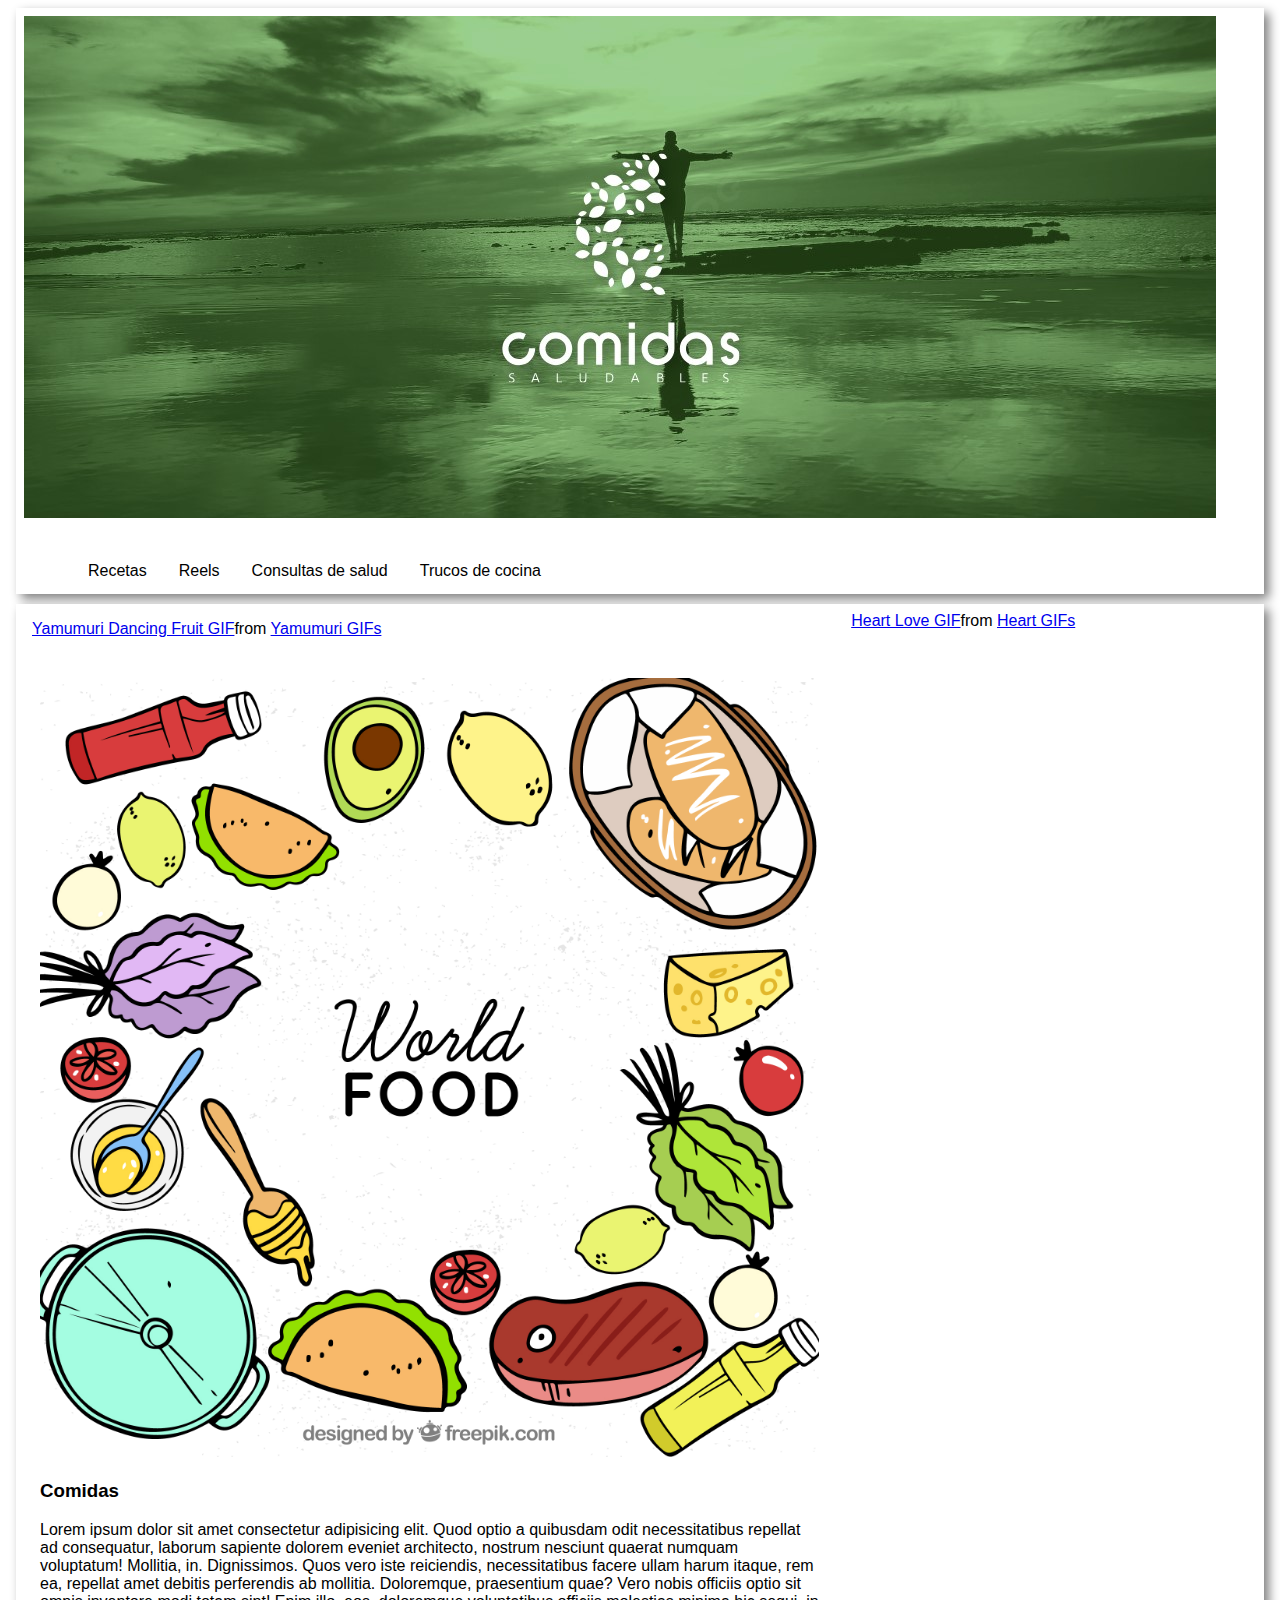
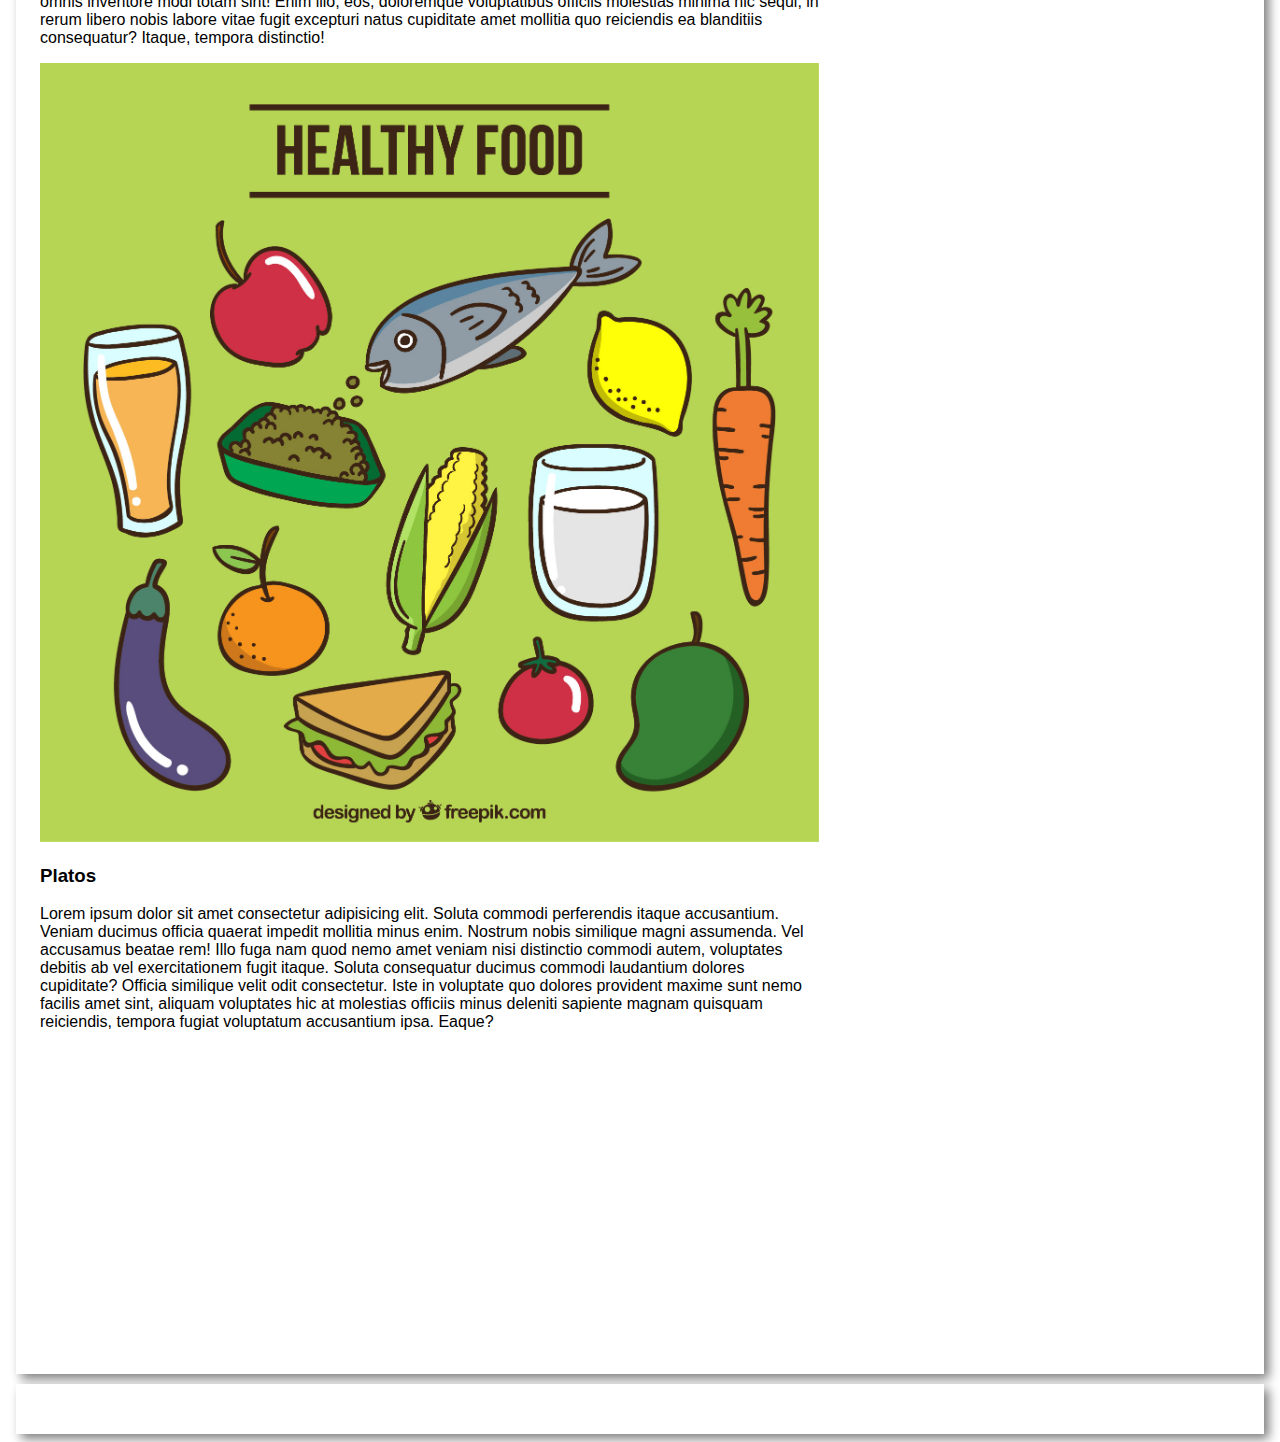
==== index.html @ 532013a2 "Initial commit" ====
<!DOCTYPE html>
<html lang="en">
<head>
    <meta charset="UTF-8">
    <meta name="viewport" content="width=device-width, initial-scale=1.0">
    <title>Pagina Saludable</title>
    <link rel="stylesheet" href="css/styles.css">
</head>
<body>
    <header>
        <div class="header-logo"><a href="index.html"><img id="logo" src="img/Captura de pantalla 2024-05-08 010714.jpg" alt="logo"></a></div>
        <nav class="header-menubar">
            <ul>
                <li><a href="#"></a>Recetas</li>
                <li><a href="#"></a>Reels</li>
                <li><a href="#"></a>Consultas de salud</li>
                <li><a href="#"></a>Trucos de cocina</li>
            </ul>
        </nav>
    </header>
    <main>
        <div class="contenido-ppal">
            <section class="secciones">
                <div class="tenor-gif-embed" data-postid="10257199436823764209" data-share-method="host" data-aspect-ratio="2.09244" data-width="100%"><a href="https://tenor.com/view/yamumuri-dancing-fruit-sensory-fruit-fruit-gif-10257199436823764209">Yamumuri Dancing Fruit GIF</a>from <a href="https://tenor.com/search/yamumuri-gifs">Yamumuri GIFs</a></div> <script type="text/javascript" async src="https://tenor.com/embed.js"></script>
            </section>
            <section class="secciones">
                <article>
                    <img id="imach1" src="img/336031-PA4Q66-15.jpg" alt="imagen1">
                    <div>
                        <h3>Comidas</h3>
                        <p>Lorem ipsum dolor sit amet consectetur adipisicing elit. Quod optio a quibusdam odit necessitatibus repellat ad consequatur, laborum sapiente dolorem eveniet architecto, nostrum nesciunt quaerat numquam voluptatum! Mollitia, in. Dignissimos.
                        Quos vero iste reiciendis, necessitatibus facere ullam harum itaque, rem ea, repellat amet debitis perferendis ab mollitia. Doloremque, praesentium quae? Vero nobis officiis optio sit omnis inventore modi totam sint!
                        Enim illo, eos, doloremque voluptatibus officiis molestias minima hic sequi, in rerum libero nobis labore vitae fugit excepturi natus cupiditate amet mollitia quo reiciendis ea blanditiis consequatur? Itaque, tempora distinctio!</p>
                    </div>
                </article>
                <article>
                    <img id="imach2" src="img/92305-OKAMYE-855.jpg" alt="imagen2">
                    <div>
                        <h3>Platos</h3>
                        <p>Lorem ipsum dolor sit amet consectetur adipisicing elit. Soluta commodi perferendis itaque accusantium. Veniam ducimus officia quaerat impedit mollitia minus enim. Nostrum nobis similique magni assumenda. Vel accusamus beatae rem!
                        Illo fuga nam quod nemo amet veniam nisi distinctio commodi autem, voluptates debitis ab vel exercitationem fugit itaque. Soluta consequatur ducimus commodi laudantium dolores cupiditate? Officia similique velit odit consectetur.
                        Iste in voluptate quo dolores provident maxime sunt nemo facilis amet sint, aliquam voluptates hic at molestias officiis minus deleniti sapiente magnam quisquam reiciendis, tempora fugiat voluptatum accusantium ipsa. Eaque?</p>
                    </div>
                </article>
            </section>
            <section>
                <iframe width="560" height="315" src="https://www.youtube.com/embed/hcR53QuxYyE?si=b-wHsLLSeyFvFJGT" title="YouTube video player" frameborder="0" allow="accelerometer; autoplay; clipboard-write; encrypted-media; gyroscope; picture-in-picture; web-share" referrerpolicy="strict-origin-when-cross-origin" allowfullscreen></iframe>
            </section>
        </div>
        <aside class="contenido-sec*">
            <div class="tenor-gif-embed" data-postid="21134704" data-share-method="host" data-aspect-ratio="1" data-width="100%"><a href="https://tenor.com/view/heart-love-sunshine-n-country-ve-vegetables-gif-21134704">Heart Love GIF</a>from <a href="https://tenor.com/search/heart-gifs">Heart GIFs</a></div> <script type="text/javascript" async src="https://tenor.com/embed.js"></script>
        </aside>
    </main>

    <footer>

    </footer>
</body>
</html>
---- css/styles.css ----
* {
    /* padding: 0; */
    box-sizing: border-box;
}
html{
    font-size: 1rem;
    box-sizing: 100px;
}
body, header, footer, main {
    /* border: 3px red solid; */
    min-height: 50px;
    margin: 0.5rem;
    min-width: 400px;
}

body {
    background-color: white;
    font-family: Arial, Helvetica, sans-serif;
    /* box-shadow: 5px 5px 10px gray; */
}
main {
    min-height: 200px;
    overflow: auto;
    background-color: white;
    margin-top: 10px;
    box-shadow: 5px 5px 10px gray;
}
header {
    background-color: #fff;
    box-shadow: 5px 5px 10px gray;
    margin-bottom: 10px;
}

footer {
    background: #fff;
    margin-top: 10px;
    box-shadow: 5px 5px 10px gray;
}

main>div {
    /* border: 2px blue solid; */
    min-height: 180px;
    margin: 0.5rem;
    height: auto;
    float: left;
    width: 65%;

}

/* contenido ppal */
main>aside {
    /* border: 2px blue solid; */
    min-height: 180px;
    min-width: 25%;
    margin: 0.5rem;
    float: left;   
    width: auto;
}

.secciones {
    /* border: 2px green solid; */
    min-height: 50px;
    margin: 0.5rem;    
}

.secciones article{
    /* border: 2px purple solid; */
    margin: 0.5rem;
    min-height: 20px;
}

#imach1 {
    width: 100%;
}
    
#imach2 {
    width: 100%;
}

/* logo y menu */
.header-logo{
   width: auto;
   display: inline-block;
   margin: 0.5rem; 
}

.header-menubar {
    left: auto;
    position: relative;
    top: auto;
    width: auto;
    display: inline-block;
    margin: 0.5rem 0 0.5rem 1rem;
}

.header-menubar ul {
    list-style-type: none;
}

.header-menubar li {
    float: left;
    font-weight: 100;
    text-align: center;
    padding: 0 1rem 0;
}

#logo {
    width: 100%;
    height: 10% ;
}

.header-menubar li {
    text-decoration: none;
    color: black;
}

.header-menubar li:hover {
    color: blueviolet;
}
.header-menubar li a {
    font-size: 1.5rem;
    background: transparent;
}
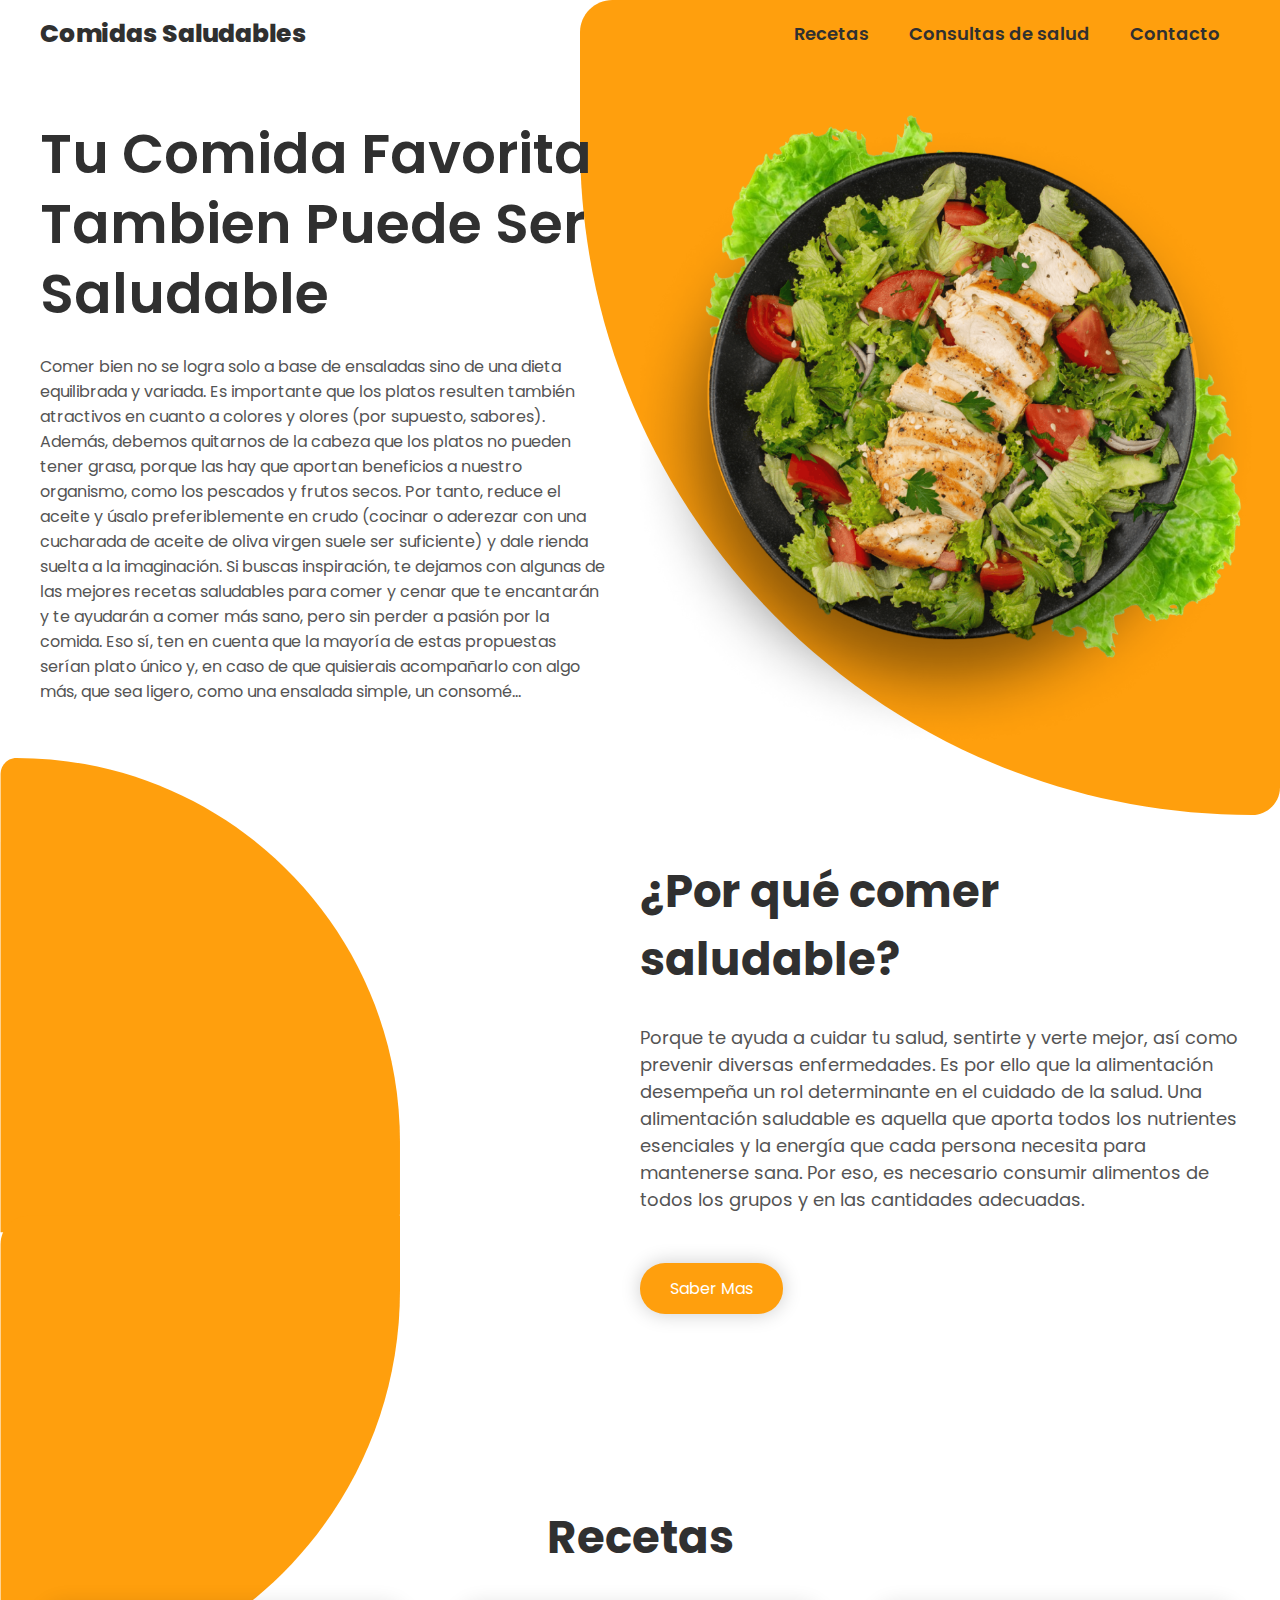
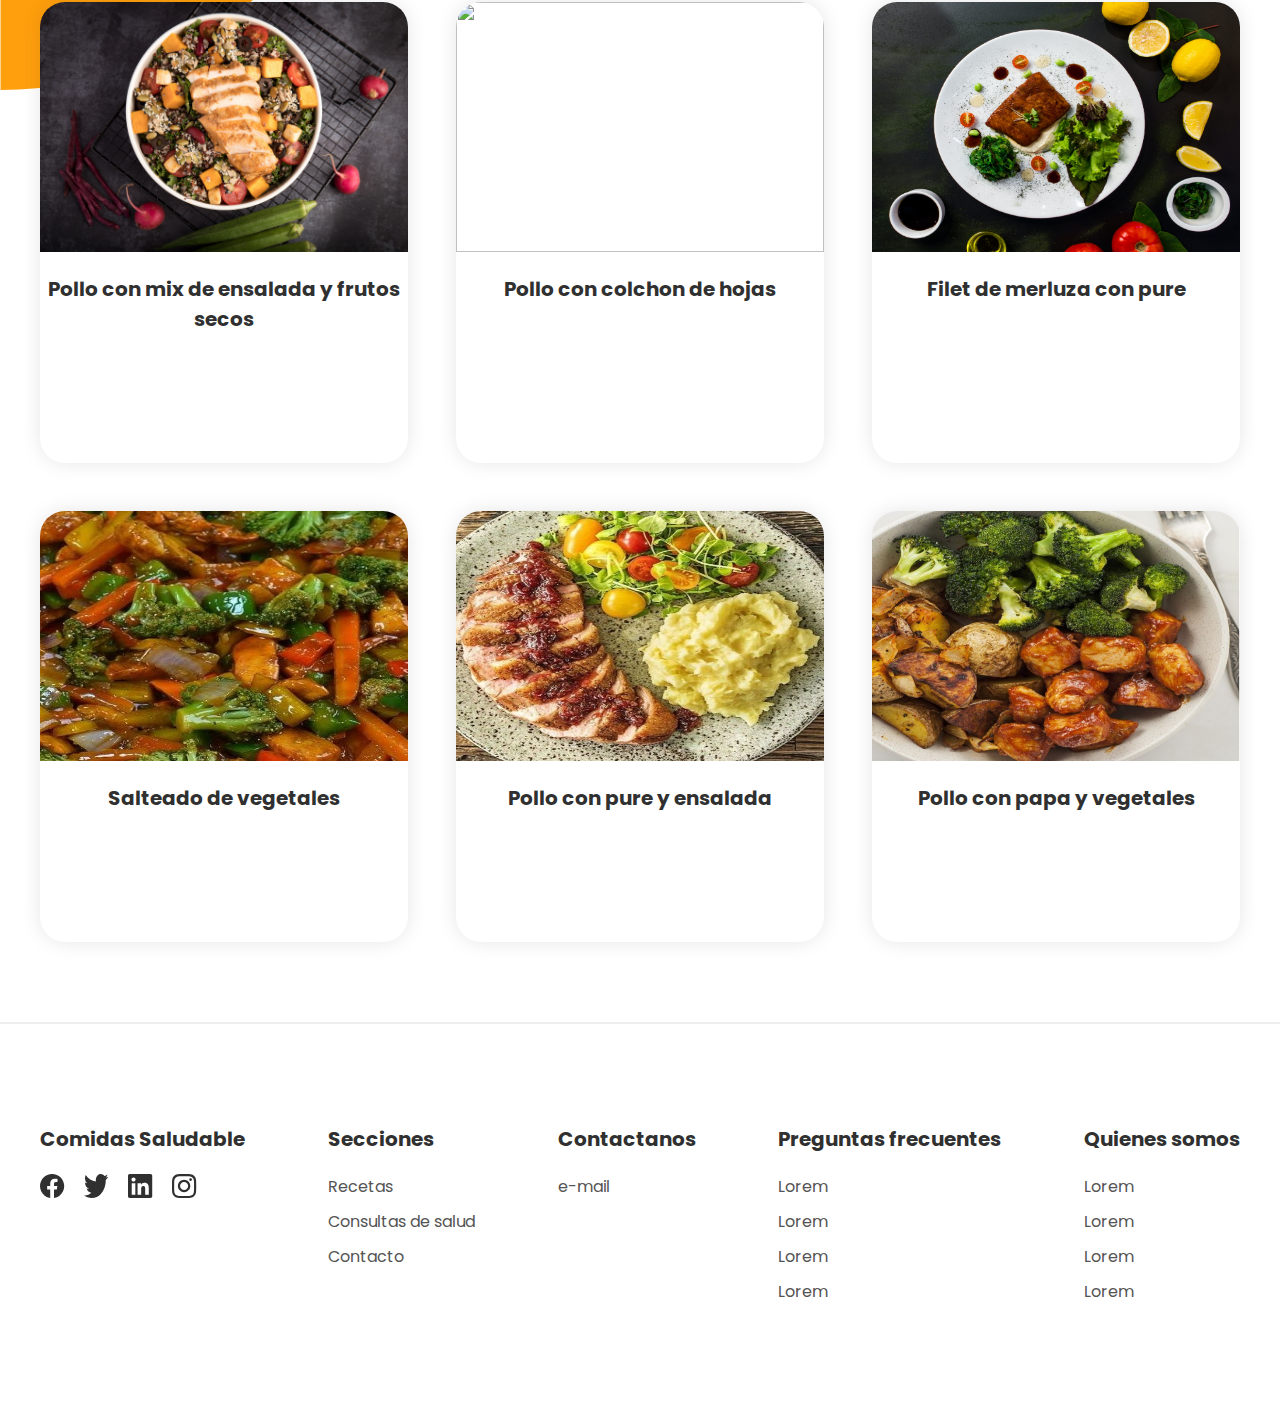
==== commit 2dacd405: "cambios index" ====
--- a/index.html
+++ b/index.html
@@ -1,58 +1,214 @@
 <!DOCTYPE html>
-<html lang="en">
+<html lang="es">
 <head>
     <meta charset="UTF-8">
     <meta name="viewport" content="width=device-width, initial-scale=1.0">
-    <title>Pagina Saludable</title>
+    <title>Comidas Saludables</title>
     <link rel="stylesheet" href="css/styles.css">
 </head>
 <body>
-    <header>
-        <div class="header-logo"><a href="index.html"><img id="logo" src="img/Captura de pantalla 2024-05-08 010714.jpg" alt="logo"></a></div>
-        <nav class="header-menubar">
-            <ul>
-                <li><a href="#"></a>Recetas</li>
-                <li><a href="#"></a>Reels</li>
-                <li><a href="#"></a>Consultas de salud</li>
-                <li><a href="#"></a>Trucos de cocina</li>
-            </ul>
-        </nav>
+
+    <header class="header">
+        
+        <img class="bg" src="img/bg.svg" alt="">            
+        <!-- <img class="esp" src="img/especies.png" alt=""> -->
+        
+        <div class="menu container">
+            
+            <a href="#" class="logo">Comidas Saludables</a>
+            <input type="checkbox" id="menu">
+            <label for="menu"><img src="img/menu.png" alt=""></label>
+            <nav class="navbar">
+                <ul>
+                    <li><a href="#">Recetas</a></li>
+                    <!-- <li><a href="#">Reels</a></li> -->
+                    <li><a href="#">Consultas de salud</a></li>
+                    <li><a href="#">Contacto</a></li>        
+                    </ul>
+            </nav>
+
+        </div>
+            
+        <div class="header-content container">                
+            <div class="header-info">
+                <div class="header-txt">
+                    <h1>Tu comida favorita tambien puede ser saludable</h1>
+                    <p>Comer bien no se logra solo a base de ensaladas sino de una dieta equilibrada y variada. Es importante que los platos resulten también atractivos en cuanto a colores y olores (por supuesto, sabores). Además, debemos quitarnos de la cabeza que los platos no pueden tener grasa, porque las hay que aportan beneficios a nuestro organismo, como los pescados y frutos secos. 
+                    Por tanto, reduce el aceite y úsalo preferiblemente en crudo (cocinar o aderezar con una cucharada de aceite de oliva virgen suele ser suficiente) y dale rienda suelta a la imaginación. Si buscas inspiración, te dejamos con algunas de las mejores recetas saludables para comer y cenar que te encantarán y te ayudarán a comer más sano, pero sin perder a pasión por la comida. Eso sí, ten en cuenta que la mayoría de estas propuestas serían plato único y, en caso de que quisierais acompañarlo con algo más, que sea ligero, como una ensalada simple, un consomé...</p>
+                    <!-- <a href="#" class="btn-1">Seccion recetas</a>                     -->
+                </div>
+                <div class="header-img">
+                    <img src="img/ensalada-1.png" alt="">
+                </div>
+            </div>
+        </div>
     </header>
-    <main>
-        <div class="contenido-ppal">
-            <section class="secciones">
-                <div class="tenor-gif-embed" data-postid="10257199436823764209" data-share-method="host" data-aspect-ratio="2.09244" data-width="100%"><a href="https://tenor.com/view/yamumuri-dancing-fruit-sensory-fruit-fruit-gif-10257199436823764209">Yamumuri Dancing Fruit GIF</a>from <a href="https://tenor.com/search/yamumuri-gifs">Yamumuri GIFs</a></div> <script type="text/javascript" async src="https://tenor.com/embed.js"></script>
-            </section>
-            <section class="secciones">
-                <article>
-                    <img id="imach1" src="img/336031-PA4Q66-15.jpg" alt="imagen1">
-                    <div>
-                        <h3>Comidas</h3>
-                        <p>Lorem ipsum dolor sit amet consectetur adipisicing elit. Quod optio a quibusdam odit necessitatibus repellat ad consequatur, laborum sapiente dolorem eveniet architecto, nostrum nesciunt quaerat numquam voluptatum! Mollitia, in. Dignissimos.
-                        Quos vero iste reiciendis, necessitatibus facere ullam harum itaque, rem ea, repellat amet debitis perferendis ab mollitia. Doloremque, praesentium quae? Vero nobis officiis optio sit omnis inventore modi totam sint!
-                        Enim illo, eos, doloremque voluptatibus officiis molestias minima hic sequi, in rerum libero nobis labore vitae fugit excepturi natus cupiditate amet mollitia quo reiciendis ea blanditiis consequatur? Itaque, tempora distinctio!</p>
-                    </div>
-                </article>
-                <article>
-                    <img id="imach2" src="img/92305-OKAMYE-855.jpg" alt="imagen2">
-                    <div>
-                        <h3>Platos</h3>
-                        <p>Lorem ipsum dolor sit amet consectetur adipisicing elit. Soluta commodi perferendis itaque accusantium. Veniam ducimus officia quaerat impedit mollitia minus enim. Nostrum nobis similique magni assumenda. Vel accusamus beatae rem!
-                        Illo fuga nam quod nemo amet veniam nisi distinctio commodi autem, voluptates debitis ab vel exercitationem fugit itaque. Soluta consequatur ducimus commodi laudantium dolores cupiditate? Officia similique velit odit consectetur.
-                        Iste in voluptate quo dolores provident maxime sunt nemo facilis amet sint, aliquam voluptates hic at molestias officiis minus deleniti sapiente magnam quisquam reiciendis, tempora fugiat voluptatum accusantium ipsa. Eaque?</p>
-                    </div>
-                </article>
-            </section>
-            <section>
-                <iframe width="560" height="315" src="https://www.youtube.com/embed/hcR53QuxYyE?si=b-wHsLLSeyFvFJGT" title="YouTube video player" frameborder="0" allow="accelerometer; autoplay; clipboard-write; encrypted-media; gyroscope; picture-in-picture; web-share" referrerpolicy="strict-origin-when-cross-origin" allowfullscreen></iframe>
-            </section>
-        </div>
-        <aside class="contenido-sec*">
-            <div class="tenor-gif-embed" data-postid="21134704" data-share-method="host" data-aspect-ratio="1" data-width="100%"><a href="https://tenor.com/view/heart-love-sunshine-n-country-ve-vegetables-gif-21134704">Heart Love GIF</a>from <a href="https://tenor.com/search/heart-gifs">Heart GIFs</a></div> <script type="text/javascript" async src="https://tenor.com/embed.js"></script>
-        </aside>
+
+    <!-- <section class="info container">
+        
+        <div class="info-1">
+            <img src="img/time.svg" alt="">
+            <h3>horario</h3>
+            <p>Lunes a viernes 9 a 8pm</p>
+        </div>
+        <div class="info-1">
+            <img src="img/gps.svg" alt="">
+            <h3>Ubicacion</h3>
+            <p>Argentina</p>
+        </div>
+        <div class="info-1">
+            <img src="img/phone.svg" alt="">
+            <h3>Telefono</h3>
+            <p>1132325225</p>
+        </div>
+    </section> -->
+    
+    <section class="nosotros">
+            
+        <img class="bg-2" src="img/bg-2.svg" alt="">
+            
+        <div class="nosotros-info container">
+                
+            <div class="nosotros-img">
+                <img src="img/ensalada-2.png" alt="">
+            </div>
+            
+            <div class="nosotros-txt">
+                <!-- <span>Premium</span> -->
+                <h2>¿Por qué comer saludable?</h2>
+                <p>Porque te ayuda a cuidar tu salud, sentirte y verte mejor, así como prevenir diversas enfermedades. Es por ello que la alimentación desempeña un rol determinante en el cuidado de la salud. Una alimentación saludable es aquella que aporta todos los nutrientes esenciales y la energía que cada persona necesita para mantenerse sana. Por eso, es necesario consumir alimentos de todos los grupos y en las cantidades adecuadas.</p>
+                <a href="#" class="btn-1">Saber mas</a>
+            </div>
+        </div>
+            
+    </section>
+
+    <main class="products container">
+        <h2>Recetas</h2>
+        <!-- <p>Lorem ipsum dolor sit amet consectetur adipisicing elit. Fugit, totam fugiat. Error ratione deserunt blanditiis, saepe, nam earum inventore soluta dolorem natus adipisci numquam maxime delectus explicabo reprehenderit nisi aspernatur!</p> -->
+            
+        <div class="product-info">
+                
+            <div class="product">
+                    
+                <img src="img/pr1.jpg" alt="">
+                <h3>Pollo con mix de ensalada y frutos secos</h3>
+                <!-- <p>Lorem ipsum dolor sit amet consectetur adipisicing elit. Alias quibusdam, odit non repellendus dolorem asperiores impedit repudiandae velit soluta a at quod ex unde veniam eos quasi et dignissimos laboriosam.</p> -->
+                <!-- <span>$15</span> -->
+
+            </div>
+                
+            <div class="product">
+                    
+                <img src="img/pr2.jpg" alt="">
+                <h3>Pollo con colchon de hojas</h3>
+                <!-- <p>Lorem ipsum dolor sit amet consectetur adipisicing elit. Alias quibusdam, odit non repellendus dolorem asperiores impedit repudiandae velit soluta a at quod ex unde veniam eos quasi et dignissimos laboriosam.</p> -->
+                <!-- <span>$15</span> -->
+                    
+            </div>
+                
+            <div class="product">
+                    
+                <img src="img/pr3.jpg" alt="">
+                <h3>Filet de merluza con pure</h3>
+                <!-- <p>Lorem ipsum dolor sit amet consectetur adipisicing elit. Alias quibusdam, odit non repellendus dolorem asperiores impedit repudiandae velit soluta a at quod ex unde veniam eos quasi et dignissimos laboriosam.</p> -->
+                <!-- <span>$15</span> -->
+                    
+            </div>
+            
+            <div class="product">
+                <img src="img/salteadoDeVegetales.jpg" alt="">
+                <h3>Salteado de vegetales</h3>
+                <!-- <p>Lorem ipsum dolor sit amet consectetur adipisicing elit. Alias quibusdam, odit non repellendus dolorem asperiores impedit repudiandae velit soluta a at quod ex unde veniam eos quasi et dignissimos laboriosam.</p> -->
+                <!-- <span>$15</span> -->
+                    
+            </div>
+            
+            <div class="product">
+                <img src="img/polloPureEnsalada.jpg" alt="">
+                <h3>Pollo con pure y ensalada</h3>
+                <!-- <p>Lorem ipsum dolor sit amet consectetur adipisicing elit. Alias quibusdam, odit non repellendus dolorem asperiores impedit repudiandae velit soluta a at quod ex unde veniam eos quasi et dignissimos laboriosam.</p> -->
+                <!-- <span>$15</span> -->
+                    
+            </div>
+             
+            <div class="product">
+                <img src="img/ChickenAndRoastedPotato.jpg" alt="">
+                <h3>Pollo con papa y vegetales</h3>
+                <!-- <p>Lorem ipsum dolor sit amet consectetur adipisicing elit. Alias quibusdam, odit non repellendus dolorem asperiores impedit repudiandae velit soluta a at quod ex unde veniam eos quasi et dignissimos laboriosam.</p> -->
+                    <!-- <span>$15</span> -->
+                    
+            </div>
+
+        </div>
+
     </main>
 
-    <footer>
+    <hr>
+    
+    <footer class="footer container">
+            
+        <div class="footer-links">
+        
+            <div class="link">
+        
+                <h3>Comidas Saludable</h3>
+                <div class="socials">
+                    <img src="img/s1.svg" alt="">
+                    <img src="img/s2.svg" alt="">
+                    <img src="img/s3.svg" alt="">
+                    <img src="img/s4.svg" alt="">
+                </div>
+
+            </div>
+
+            <div class="link">
+                
+                <h3>Secciones</h3>
+                <ul>
+                    <li><a href="#">Recetas</a></li>
+                    <li><a href="#">Consultas de salud</a></li>
+                    <li><a href="#">Contacto</a></li>
+                    <!-- <li><a href="#">Lorem</a></li> -->
+                </ul>
+            </div>
+
+            <div class="link">
+                
+                <h3>Contactanos</h3>
+                <ul>
+                    <li><a href="#">e-mail</a></li>
+                    <!-- <li><a href="#">Lorem</a></li>
+                    <li><a href="#">Lorem</a></li>
+                    <li><a href="#">Lorem</a></li> -->
+                </ul>
+
+            </div>
+
+            <div class="link">
+
+                <h3>Preguntas frecuentes</h3>
+                <ul>
+                    <li><a href="#">Lorem</a></li>
+                    <li><a href="#">Lorem</a></li>
+                    <li><a href="#">Lorem</a></li>
+                    <li><a href="#">Lorem</a></li>
+                </ul>
+            
+            </div>
+            
+            <div class="link">
+                
+                <h3>Quienes somos</h3>
+                <ul>
+                    <li><a href="#">Lorem</a></li>
+                    <li><a href="#">Lorem</a></li>
+                    <li><a href="#">Lorem</a></li>
+                    <li><a href="#">Lorem</a></li>
+                </ul>
+            </div>
+    
+        </div>
 
     </footer>
 </body>
--- a/css/styles.css
+++ b/css/styles.css
@@ -1,5 +1,489 @@
+@import url('https://fonts.googleapis.com/css2?family=Poppins:ital,wght@0,100;0,200;0,300;0,400;0,500;0,600;0,700;0,800;0,900;1,100;1,200;1,300;1,400;1,500;1,600;1,700;1,800;1,900&display=swap');
+
 * {
-    /* padding: 0; */
+    margin: 0;
+    padding: 0;
+    box-sizing: border-box;
+    text-decoration: none;
+    list-style: none;
+}
+
+body {
+    font-family: 'Poppins', sans-serif;
+}
+
+.container {
+    max-width: 1200px;
+    margin: 0 auto;
+}
+
+.header {
+    display: flex;
+    position: relative;
+}
+
+.menu {
+    position: absolute;
+    top: 0;
+    left: 0;
+    right: 0;
+    display: flex;
+    align-items: center;
+    justify-content: space-between;
+    z-index: 1000;
+}
+
+.logo {
+    color: #303030;
+    font-size: 25px;
+    font-weight: 800;
+}
+
+.menu .navbar ul li {
+    position: relative;
+    float: left;
+}
+
+.menu .navbar ul li a {
+    font-size: 18px;
+    padding: 20px;
+    color: #303030;
+    display: block;
+    font-weight: 600;
+}
+
+#menu {
+    display: none;
+}
+
+.menu-icono {
+    width: 25px;
+}
+
+.menu label {
+    cursor: pointer;
+    display: none;
+}
+
+.bg {
+    position: absolute;
+    width: 700px;
+    z-index: -1;
+    right: 0;
+}
+
+.esp {
+    position: absolute;
+    top: 700px;
+    bottom: 0;
+    width: 350px;
+}
+
+.header-info {
+    display: flex;
+    align-items: center;
+    margin-top: 100px;
+}
+
+.header-txt {
+    width: 50%;
+    padding-right: 35px;
+}
+
+.header-txt h1 {
+    font-size: 55px;
+    line-height: 70px;
+    font-weight: 600;
+    color:#303030; 
+    margin-bottom: 25px;
+    text-transform: capitalize;
+}
+
+.header-txt p {
+    font-size: 16px;
+    color: #545454;
+    margin-bottom: 35px;
+}
+
+.btn-1 {
+    display: inline-block;
+    background-color: #FF9F0D;
+    padding: 13px 30px;
+    border-radius: 25px;
+    color: #ffffff;
+    text-transform: capitalize;
+    box-shadow: 0 0 20px rgba(0, 0, 0, 0.2);
+}
+
+.btn-1:hover {
+    background-color: #EE9003;
+}
+
+.header-img {
+    width: 50%;
+}
+
+.header-img img {
+    width: 650px;
+}
+
+.info {
+    padding: 100px;
+    display: flex;
+    justify-content: space-between;
+}
+
+.info-1 {
+    width: 300px;
+    padding: 15px 25px;
+    text-align: center;
+    box-shadow: 0 0 20px rgba(0, 0, 0, 0.1);
+    border-radius: 20px;
+}
+
+.info-1 img {
+    width: 35px;
+}
+
+.info-1 h3 {
+    font-size: 18px;
+    color: #303030;
+    margin-bottom: 10px;
+}
+
+.info-1 p {
+    font-size: 16px;
+    color: #545454;
+}
+
+.nosotros {
+    position: relative;
+}
+
+.bg-2 {
+    position: absolute;
+    top: 0;
+    left: 0;
+    width: 400px;
+    z-index: -1;
+}
+
+.nosotros-info {
+    padding: 100px 0;
+    display: flex;
+    align-items: center;
+}
+
+.nosotros-img {
+    width: 50%
+}
+
+.nosotros-img img {
+    width: 650px;
+}
+
+.nosotros-txt {
+    width: 50%;
+}
+
+.nosotros-txt span {
+    font-size: 16px;
+    color: #FF9f0D;
+    font-weight: 700;
+    margin-bottom: 25px;
+}
+
+.nosotros-txt h2 {
+    font-size: 45px;
+    color: #303030;
+    margin-bottom: 30px;
+}
+
+.nosotros-txt p {
+    font-size: 18px;
+    color: #545454;
+    margin-bottom: 50px;
+}
+
+.products {
+    padding: 80px 0;
+    text-align: center;
+}
+
+.products h2{
+    font-size: 45px;
+    color: #303030;
+    margin-bottom: 30px;
+}
+
+.products p{
+    font-size: 18px;
+    color: #545454;
+    margin-bottom: 70px;
+    padding: 0 200px;
+}
+
+.product-info {
+    display: grid;
+    grid-template-columns: repeat(3,1fr);
+    grid-auto-rows: auto;
+    grid-gap: 3rem;
+}
+
+.product {
+    padding-bottom: 35%;
+    text-align: center;
+    box-shadow: 0 0 20px rgba(0, 0, 0, 0.1);    
+    border-radius: 25px;
+}
+
+.product img {
+    width: 100%;
+    height: 250px;
+    border-radius: 25px 25px 0 0;
+}
+
+.product h3 {
+    font-size: 20px;
+    color: #303030;
+    margin-top: 15px;
+}
+
+.product p {
+    font-size: 16px;
+    padding: 30px;
+    color: #545454;
+    margin: 0;
+}
+
+.product span {
+    background-color: #FF9F0D;
+    padding: 10px;
+    color: #ffffff;
+    border-radius: 15px;
+}
+
+hr{
+    border: 1px solid #EEE;
+}
+
+.footer {
+    padding: 100px 0;
+}
+
+.footer-links {
+    display: flex;
+    justify-content: space-between;
+}
+
+.link h3 {
+    font-size: 20px;
+    color: #303030;
+    margin-bottom: 20px;
+}
+
+.socials img {
+    margin-right: 15px;
+}
+
+a {
+    font-size: 16px;
+    display: block;
+    margin-bottom: 10px;
+    color: #545454;
+}
+
+@media(max-width: 991px) {
+
+    .menu {
+        padding: 30px;
+    }
+    .menu label {
+        display: initial;
+    }
+    .menu .navbar {
+        position: absolute;
+        top: 100%;
+        left: 0;
+        right: 0;
+        background-color: #303030;
+        display: none;
+    }
+    .menu .navbar ul li {
+        width: 100%;
+    }
+    .menu .navbar ul li a {
+        color: #ffffff;
+    }
+    .menu .navbar ul li a:hover {
+        color: #bebebe;
+    }
+    #menu:checked ~ .navbar {
+        display: initial;
+    }
+    .bg {
+        width: 500px;
+    }
+    .esp {
+        display: none;
+    }
+    .header-info {
+        flex-direction: column;
+        padding: 30px;
+    }
+    .header-txt {
+        width: 100%;
+        text-align: center;
+        padding: 0;
+    }
+
+    .header-txt h1 {
+        font-size: 40px;
+        line-height: 50px;
+    }
+    .header-img {
+        width: 100%;
+        text-align: center;
+        padding-top: 35px;
+    }
+    .header-img img {
+        width: 300px;
+    }
+    .info {
+        padding: 0;
+        flex-direction: column;
+        align-items: center;
+    }
+    .info-1 {
+        margin-bottom: 20px;
+    }
+    .nosotros {
+        padding: 30px;
+    }
+    .bg-2 {
+        top: 80px;
+        width: 200px;
+    }
+    .nosotros-info {
+        padding: 0;
+        flex-direction: column;
+        align-items: center;
+        text-align: center;
+    }
+    .nosotros-img {
+        width: 100%;
+    }
+    .nosotros-img img {
+        width: 300px;
+    }
+    .nosotros-txt {
+        width: 100%;
+    }
+    .nosotros-txt h2 {
+        font-size: 40px;
+        line-height: 50px;
+        margin-bottom: 10px;
+    }
+    .nosotros-txt p {
+        margin-bottom: 20px;
+    }
+    .products {
+        padding: 30px;
+        text-align: center;
+    }
+    .products h2 {
+        font-size: 40px;
+    }
+    .products p {
+        padding: 0;
+        margin-bottom: 40px;
+    }
+    .product-info {
+        grid-template-columns: repeat(1, 1fr);
+    }
+    .product p {
+        padding: 30px;
+    }
+    .footer {
+        padding: 30px;
+    }
+    .footer-links {
+        flex-direction: column;
+        align-items: center;
+        text-align: center;
+    }
+    .socials {
+        margin-bottom: 25px;
+    }
+
+
+
+
+
+
+
+
+
+
+
+
+
+
+
+
+
+
+
+
+}
+
+
+
+
+
+
+
+
+
+
+
+
+
+
+
+
+
+
+
+
+
+
+
+
+
+
+
+
+
+
+
+
+
+
+
+
+
+
+
+
+
+
+
+
+
+
+/* * {
+    padding: 0;
     box-sizing: border-box;
 }
 html{
@@ -7,7 +491,7 @@
     box-sizing: 100px;
 }
 body, header, footer, main {
-    /* border: 3px red solid; */
+    border: 3px red solid;
     min-height: 50px;
     margin: 0.5rem;
     min-width: 400px;
@@ -16,7 +500,7 @@
 body {
     background-color: white;
     font-family: Arial, Helvetica, sans-serif;
-    /* box-shadow: 5px 5px 10px gray; */
+    box-shadow: 5px 5px 10px gray;
 }
 main {
     min-height: 200px;
@@ -29,8 +513,7 @@
     background-color: #fff;
     box-shadow: 5px 5px 10px gray;
     margin-bottom: 10px;
-}
-
+} 
 footer {
     background: #fff;
     margin-top: 10px;
@@ -38,50 +521,68 @@
 }
 
 main>div {
-    /* border: 2px blue solid; */
+    border: 2px blue solid;
     min-height: 180px;
     margin: 0.5rem;
     height: auto;
     float: left;
-    width: 65%;
-
-}
-
-/* contenido ppal */
+    width: 98.5%;
+
+}
+
+contenido ppal
 main>aside {
-    /* border: 2px blue solid; */
+    border: 2px blue solid;
     min-height: 180px;
     min-width: 25%;
     margin: 0.5rem;
     float: left;   
     width: auto;
-}
-
-.secciones {
-    /* border: 2px green solid; */
+} */
+
+/* .secciones {
+    border: 2px green solid;
     min-height: 50px;
     margin: 0.5rem;    
 }
 
 .secciones article{
-    /* border: 2px purple solid; */
+     
+    border: 2px purple solid;
     margin: 0.5rem;
     min-height: 20px;
 }
+.secciones{
+    display: grid;
+    grid-template-columns: 40% 40%; /* 2 columnas del mismo tamaño*/
+    /* justify-content: space-around;
+}
+
 
 #imach1 {
-    width: 100%;
-}
+    width: 35%;
+    border-radius: 50%;
+    margin: auto;
+    display: flex;
+    justify-content: center;
+} */
     
-#imach2 {
-    width: 100%;
-}
+/* #imach2 {
+    width: 35%;
+    border-radius: 50%;
+    margin: auto;
+    display: flex;
+    justify-content: center;
+} */
+
 
 /* logo y menu */
-.header-logo{
+/* .header-logo{
    width: auto;
-   display: inline-block;
+   display: flex;
+   flex-direction: column;
    margin: 0.5rem; 
+   
 }
 
 .header-menubar {
@@ -106,7 +607,8 @@
 
 #logo {
     width: 100%;
-    height: 10% ;
+    height: 20rem;
+    background-size: cover;
 }
 
 .header-menubar li {
@@ -120,4 +622,4 @@
 .header-menubar li a {
     font-size: 1.5rem;
     background: transparent;
-}+} */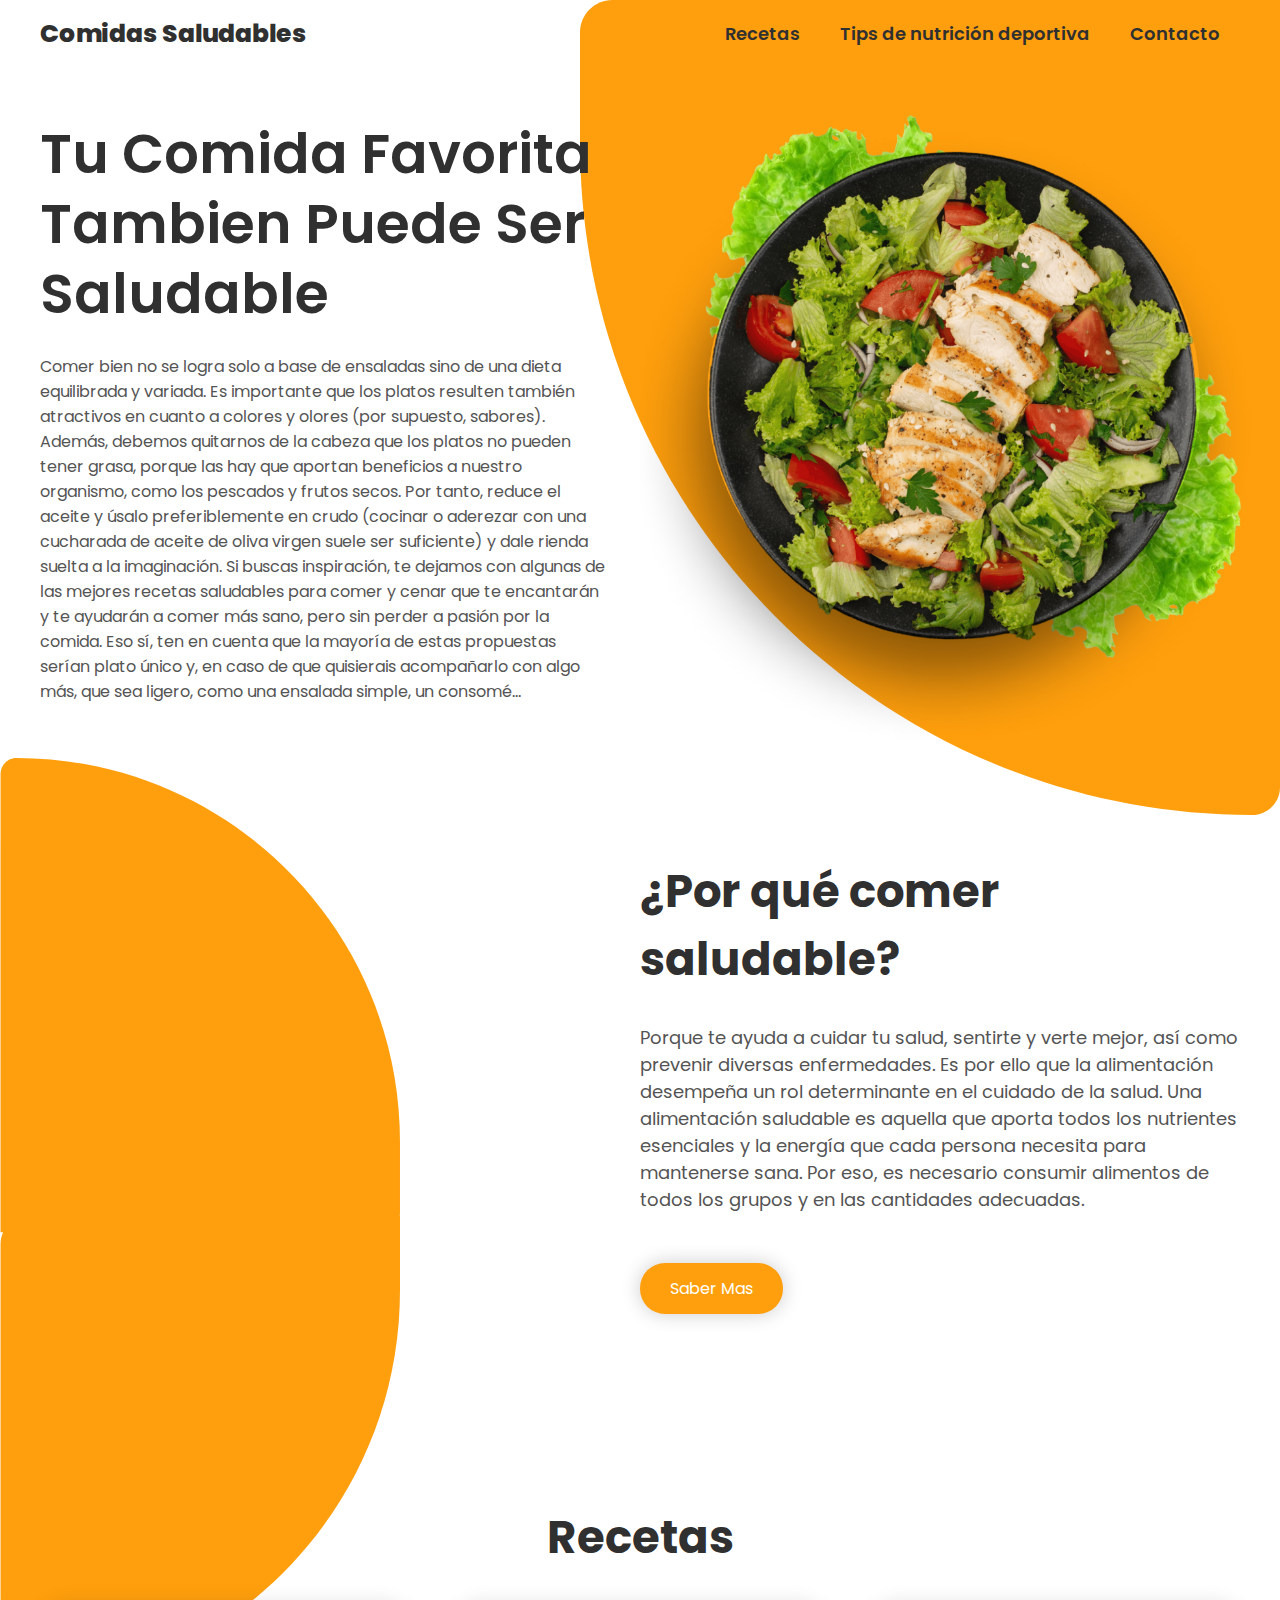
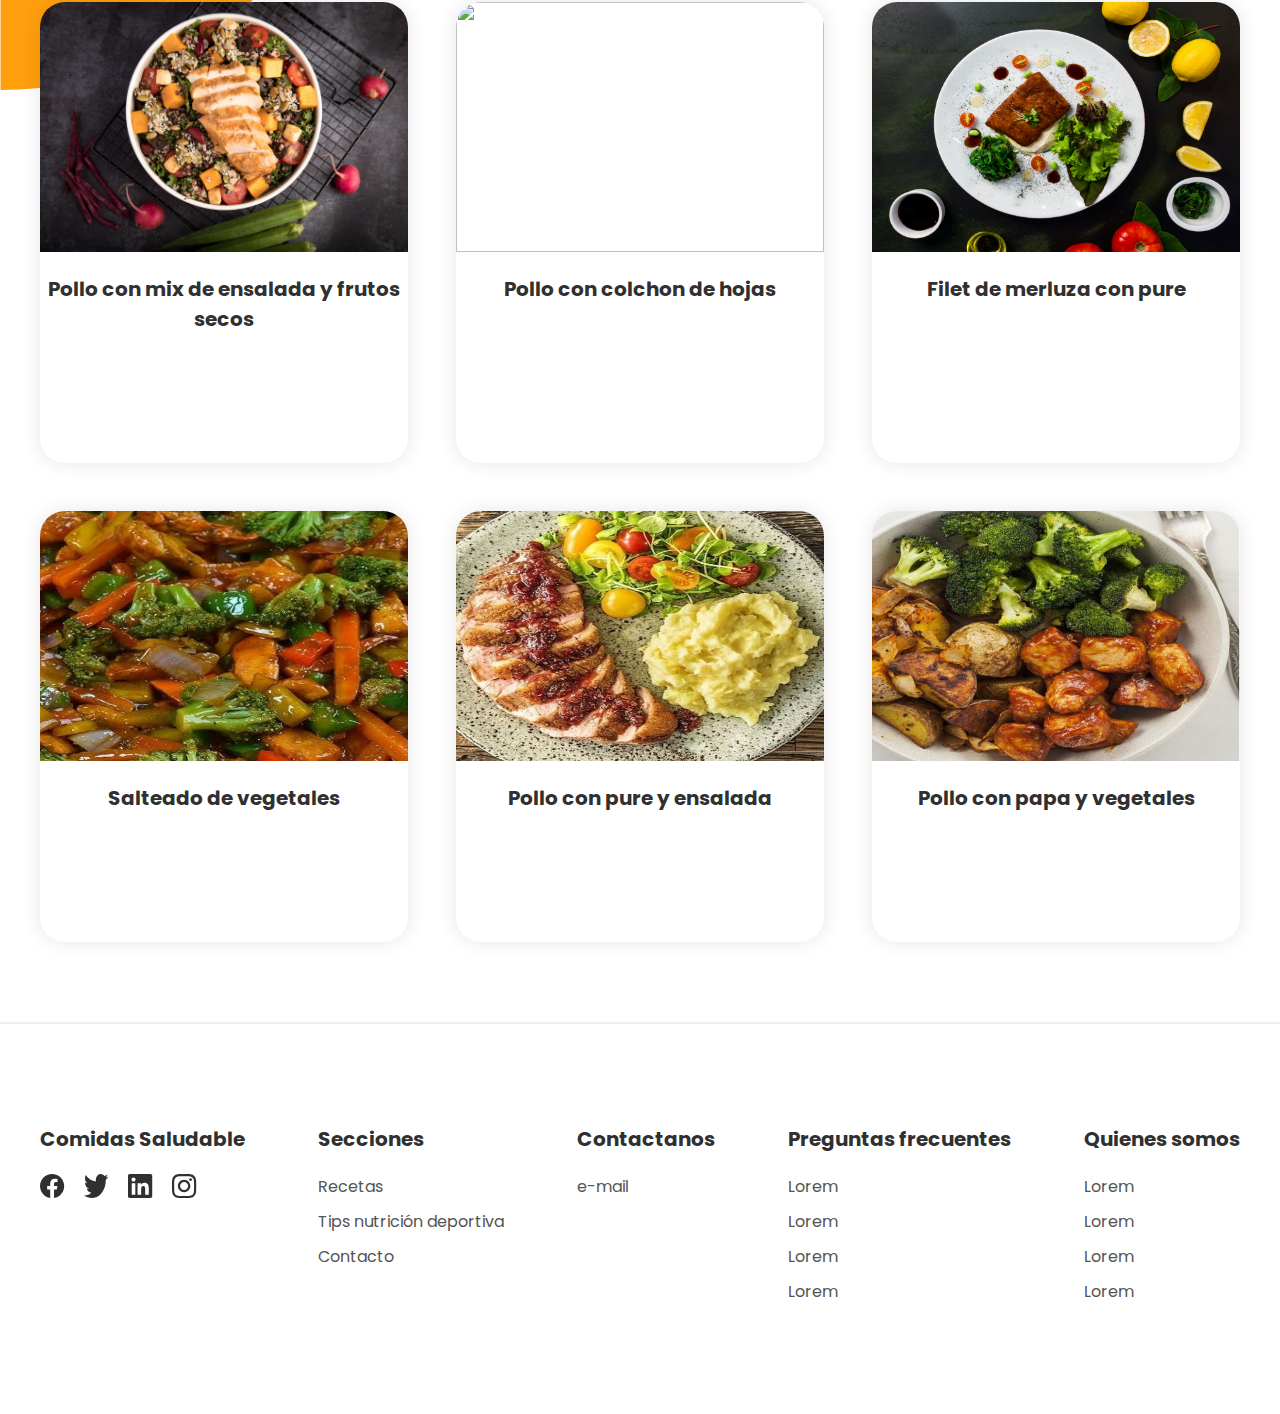
==== commit 9d6b0ebf: "agregado nutricion deportiva" ====
--- a/index.html
+++ b/index.html
@@ -22,7 +22,7 @@
                 <ul>
                     <li><a href="#">Recetas</a></li>
                     <!-- <li><a href="#">Reels</a></li> -->
-                    <li><a href="#">Consultas de salud</a></li>
+                    <li><a href="#">Tips de nutrición deportiva</a></li>
                     <li><a href="#">Contacto</a></li>        
                     </ul>
             </nav>
@@ -167,7 +167,7 @@
                 <h3>Secciones</h3>
                 <ul>
                     <li><a href="#">Recetas</a></li>
-                    <li><a href="#">Consultas de salud</a></li>
+                    <li><a href="#">Tips nutrición deportiva</a></li>
                     <li><a href="#">Contacto</a></li>
                     <!-- <li><a href="#">Lorem</a></li> -->
                 </ul>
--- a/css/styles.css
+++ b/css/styles.css
@@ -436,7 +436,7 @@
 
 
 }
-
+  
 
 
 
@@ -622,4 +622,81 @@
 .header-menubar li a {
     font-size: 1.5rem;
     background: transparent;
-} */+} */
+
+/* Estilos para la sección de Tips de nutrición deportiva */
+.tips-deportiva {
+    padding: 80px 0;
+    text-align: center;
+    background-color: #f9f9f9;
+}
+
+.tips-deportiva h2 {
+    font-size: 45px;
+    color: #303030;
+    margin-bottom: 30px;
+}
+
+.tips-deportiva .introduccion {
+    margin-bottom: 50px;
+}
+
+.tips-deportiva .introduccion img {
+    max-width: 100%;
+    height: auto;
+    margin-bottom: 20px;
+}
+
+.tips-deportiva .introduccion p {
+    font-size: 18px;
+    color: #545454;
+    margin: 0 auto;
+    max-width: 800px;
+}
+
+.tips-deportiva .tip {
+    margin-bottom: 50px;
+}
+
+.tips-deportiva .tip h3 {
+    font-size: 20px;
+    color: #303030;
+    margin-bottom: 15px;
+}
+
+.tips-deportiva .tip p {
+    font-size: 16px;
+    color: #545454;
+    margin: 0 auto;
+    max-width: 600px;
+}
+.tips-deportiva .introduccion img {
+    max-width: 100%;
+    height: auto;
+    margin-bottom: 20px;
+}
+
+.macronutrientes {
+    margin-top: 50px;
+}
+
+.macronutrientes h3 {
+    font-size: 22px;
+    color: #303030;
+    margin-bottom: 20px;
+}
+
+.macronutrientes ul {
+    list-style-type: none;
+    padding: 0;
+}
+
+.macronutrientes ul li {
+    font-size: 16px;
+    color: #545454;
+    margin-bottom: 10px;
+    max-width: 600px;
+    margin: 0 auto;
+    text-align: left;
+}
+
